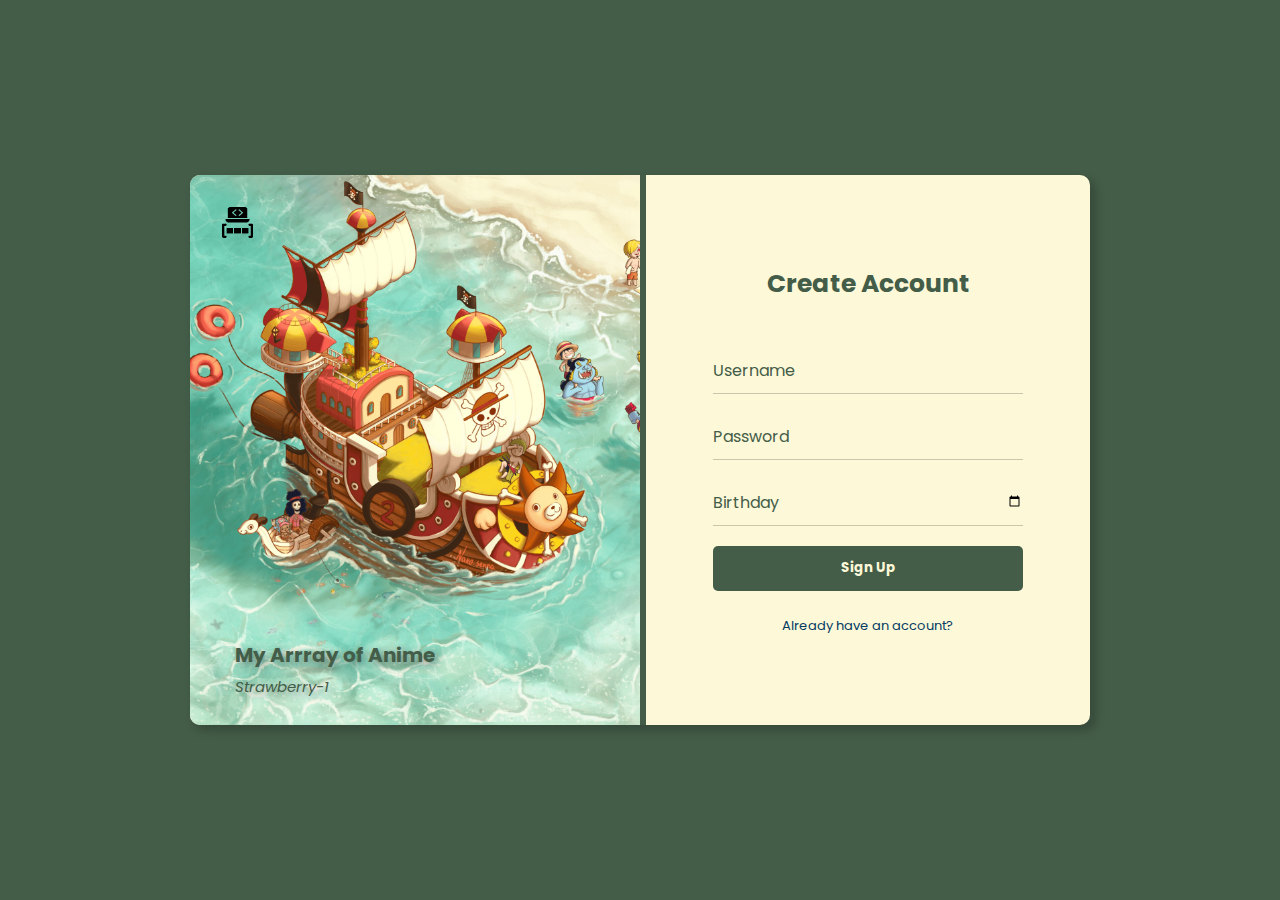
==== signup.html @ e5e68413 "first commit, login and signup design done" ====
<!DOCTYPE html>
<html lang="en">
  <head>
    <meta charset="UTF-8" />
    <meta http-equiv="X-UA-Compatible" content="IE=edge" />
    <meta name="viewport" content="width=device-width, initial-scale=1.0" />
    <link rel="stylesheet" href="style.css" />
    <link
      rel="stylesheet"
      href="bootstrap/bootstrap-5.3.2/css/bootstrap-grid.min.css"
    />
    <title>Create Account</title>
  </head>
  <body>
    <div class="wrapper">
      <div class="container main">
        <div class="row">
          <div class="col-md-6 side-image">
            <!-------------      image     ------------->
            <img src="images/array.png" alt="" />
            <div class="text">
              <p>My Arrray of Anime <i>Strawberry-1</i></p>
            </div>
          </div>
          <div class="col-md-6 right">
            <div class="input-box">
              <header>Create Account</header>
              <div class="input-field">
                <input
                  type="text"
                  class="input"
                  id="username"
                  required=""
                  autocomplete="off"
                />
                <label for="username">Username</label>
              </div>
              <form action="">
                <div class="input-field">
                  <input type="password" class="input" id="pass" required="" />
                  <label for="pass">Password</label>
                </div>
                <div class="input-field">
                  <input type="date" class="input" id="date" required="" />
                  <label for="date">Birthday</label>
                </div>
                <div class="input-field">
                  <input type="submit" class="submit" value="Sign Up" />
                </div>
              </form>
              <div class="signin">
                <span> <a href="login.html">Already have an account?</a></span>
              </div>
            </div>
          </div>
        </div>
      </div>
    </div>
  </body>
</html>
---- style.css ----
/* POPPINS FONT */
@import url('https://fonts.googleapis.com/css2?family=Poppins:wght@400;500;600;700&display=swap');
*{
    font-family: 'Poppins', sans-serif;
    padding: 0 0 0 0;
    margin: 0 0 0 0;
}
.wrapper{
    background: #445D48;
    padding: 0 20px 0 20px;
}   
.main{
    display: flex;
    justify-content: center;
    align-items: center;
    min-height: 100vh;
}
.side-image{
    background-image: url("images/sunny.jpeg");
    background-position: center;
    background-size: cover;
    background-repeat: no-repeat;
    border-radius: 10px 0 0 10px;
    position: relative;
}
.text{
    position: absolute;
    top: 90%;
    left: 50%;
    transform: translate(-80%, -50%);
}
.text p{
    color: #445D48;
    font-size: 20px; 
    font-weight: bold;
    text-shadow: 3px 3px 10px rgba(0, 0, 0, 0.5);
    
}
.row{
  width:  900px;
  height:550px;
  border-radius: 10px;
  background: #FDF8D8;
  padding: 0px;
  box-shadow: 5px 5px 10px 1px rgba(0,0,0,0.2);
}
i{
    font-weight: 400;
    font-size: 15px;
}
.right{
  display: flex;
  justify-content: center;
  align-items: center;
  position: relative;
  border-left: 6px solid #445D48;
}
.input-box{
  width: 330px;
  box-sizing: border-box;
}
img{
    width: 35px;
    position: absolute;
    top: 30px;
    left: 30px;
}
.input-box header{
    font-weight: 700;
    text-align: center;
    margin-bottom: 45px;
    font-size: 25px;
    color:#445D48   ;
}
.input-field{
    display: flex;
    flex-direction: column;
    position: relative;
    padding: 0 10px 0 10px;
}
.input-field input[type="date"] {
    color: #FDF8D8 ;
}
.input{
    height: 45px;
    width: 100%;
    background: transparent;
    border: none;
    border-bottom: 1px solid rgba(0, 0, 0, 0.2);
    outline: none;
    margin-bottom: 20px;
    color: #40414a;
}
.input-box .input-field label{
    position: absolute;
    top: 10px;
    left: 10px;
    pointer-events: none;
    transition: .5s;
    color: #445D48;
}
.input-field input:focus ~ label
   {
    top: -10px;
    font-size: 13px;
  }
  .input-field input:valid ~ label
  {
   top: -10px;
   font-size: 13px;
   color: #40414a   ;
 }
 .input-field input[type="date"]:valid {
    color: #445D48 ;
}
 .input-field .input:focus, .input-field .input:valid{
    border-bottom: 1px solid #445D48;
 }
 .submit{
    border: none;
    outline: none;
    height: 45px;
    background: #445D48;
    border-radius: 5px;
    transition: .4s;
    font-weight: bold  ;
    color: #FDF8D8;
 }
 .submit:hover{
    background: rgba(37, 95, 156, 0.937);
    color: #fff;
 }
 .signin{
    text-align: center;
    font-size: small;
    margin-top: 25px;
}
span a{
    text-decoration: none;
    color: #033B63;
    transition: .5s;
}
span a:hover{
    text-decoration: underline;
    color: #033B63;
}
@media only screen and (max-width: 768px){
    .side-image{
        border-radius: 10px 10px 0 0;
    }
    img{
        width: 35px;
        position: absolute;
        top: 20px;
        left: 47%;
    }
    .text{
        position: absolute;
        top: 70%;
        text-align: center;
    }
    .text p, i{
        font-size: 16px;
    }
    .row{
        max-width:420px;
        width: 100%;
    }

    .right{
        border-right: 0;
    }
}
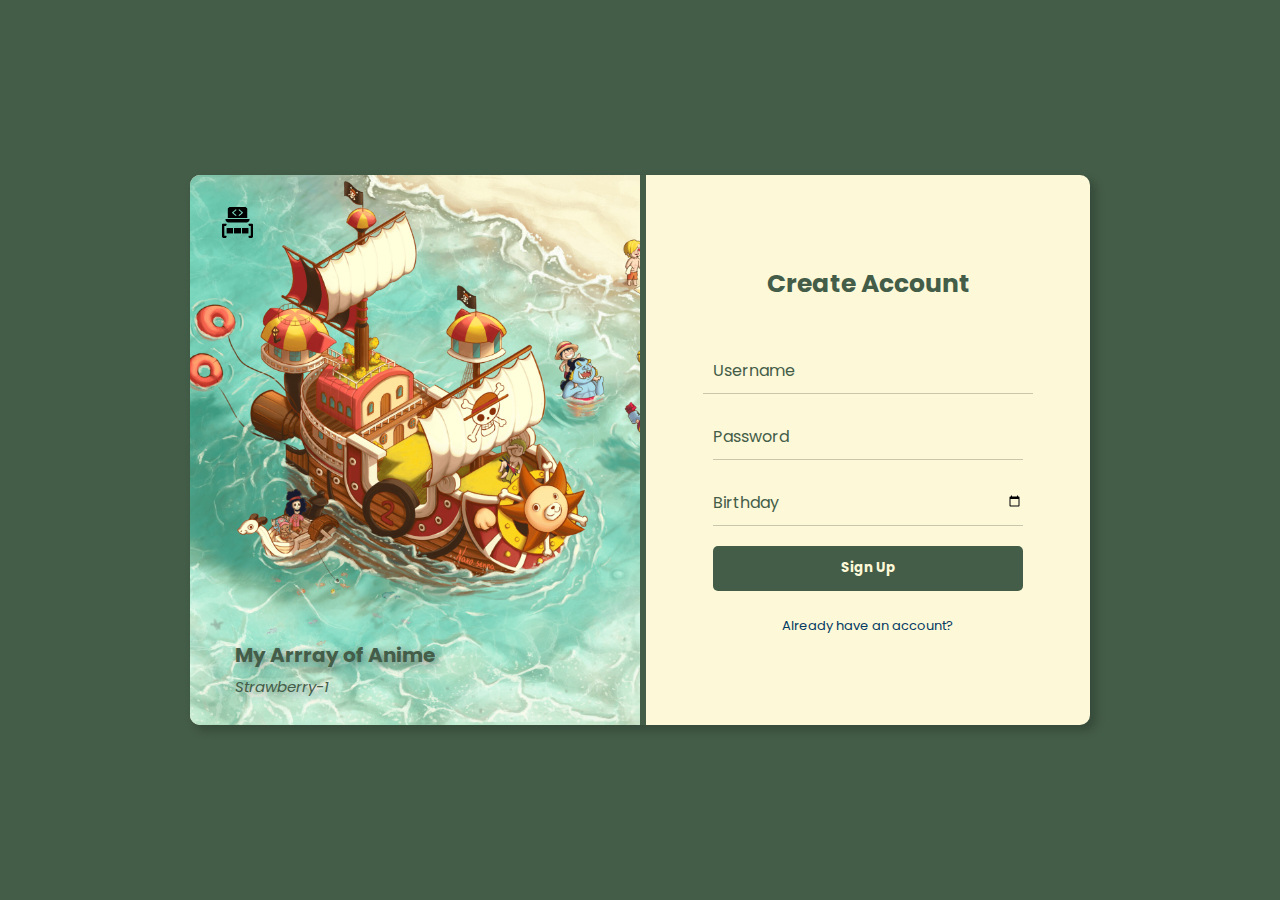
==== commit 549528ff: "added db_connection.php, connects database, creates table and attempt to insert data to database aft" ====
--- a/signup.html
+++ b/signup.html
@@ -26,22 +26,23 @@
             <div class="input-box">
               <header>Create Account</header>
               <div class="input-field">
+                <label for="username">Username</label>
+              </div>
+              <form action="db_connection.php" method="post">
                 <input
                   type="text"
                   class="input"
+                  name="username"
                   id="username"
                   required=""
                   autocomplete="off"
-                />
-                <label for="username">Username</label>
-              </div>
-              <form action="">
+                />  
                 <div class="input-field">
                   <input type="password" class="input" id="pass" required="" />
                   <label for="pass">Password</label>
                 </div>
                 <div class="input-field">
-                  <input type="date" class="input" id="date" required="" />
+                  <input type="date" class="input" name="date" id="date" required="" />
                   <label for="date">Birthday</label>
                 </div>
                 <div class="input-field">
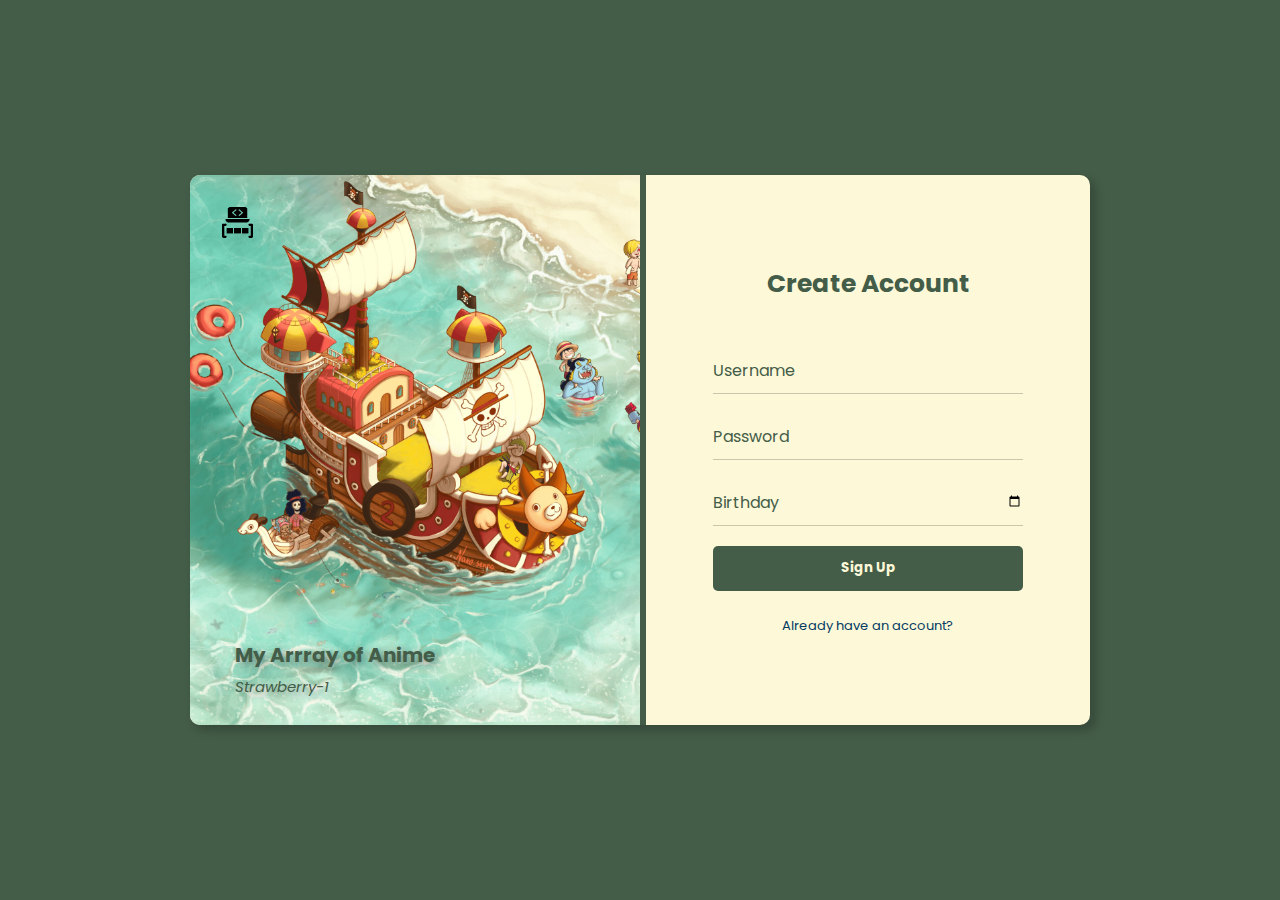
==== commit 765092a0: "fixed username bug, placed input inside div, and placed div inside form" ====
--- a/signup.html
+++ b/signup.html
@@ -25,20 +25,20 @@
           <div class="col-md-6 right">
             <div class="input-box">
               <header>Create Account</header>
-              <div class="input-field">
-                <label for="username">Username</label>
-              </div>
               <form action="db_connection.php" method="post">
-                <input
+                <div class="input-field">
+                  <input
                   type="text"
                   class="input"
                   name="username"
                   id="username"
                   required=""
                   autocomplete="off"
-                />  
+                  />  
+                  <label for="username">Username</label>
+                </div>
                 <div class="input-field">
-                  <input type="password" class="input" id="pass" required="" />
+                  <input type="password" class="input" name="pass" id="pass" required="" />
                   <label for="pass">Password</label>
                 </div>
                 <div class="input-field">
